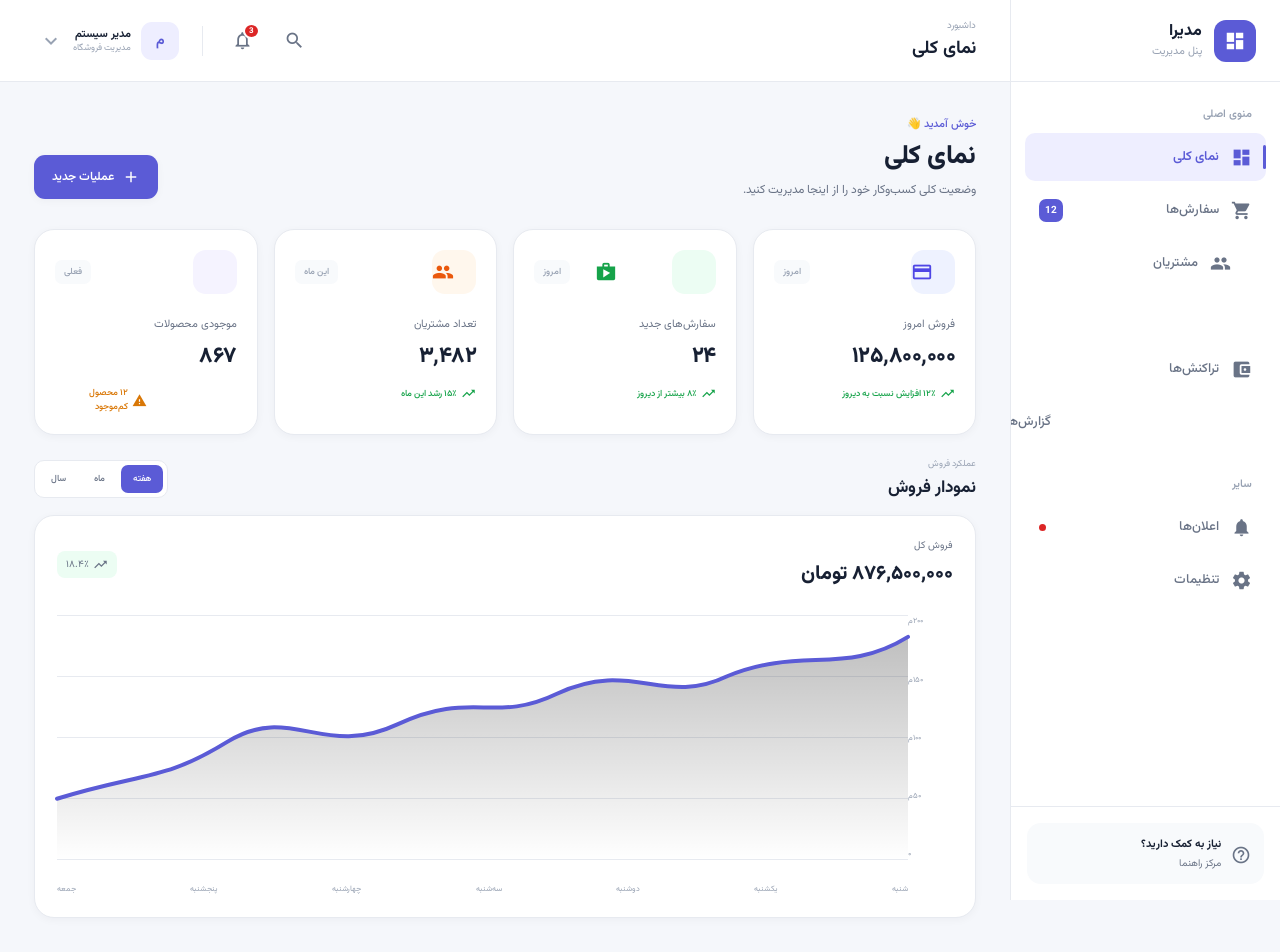
==== index.html @ 5583879c "Part2" ====
<!DOCTYPE html>
<html lang="fa" dir="rtl">
<head>
    <meta charset="UTF-8">
    <meta name="viewport" content="width=device-width, initial-scale=1.0">

    <title>Nexora</title>

    <!-- Vazirmatn -->
    <link rel="preconnect" href="https://fonts.googleapis.com">
    <link rel="preconnect" href="https://fonts.gstatic.com" crossorigin>
    <link href="https://fonts.googleapis.com/css2?family=Vazirmatn:wght@400;500;600;700;800&display=swap" rel="stylesheet">
    <link rel="stylesheet" href="/assets/css/index.css">

    <!-- Icons -->
    <link href="https://fonts.googleapis.com/icon?family=Material+Icons" rel="stylesheet">

    <!-- Main CSS -->
    <link rel="stylesheet" href="assets/css/style.css">
</head>

<body>

    <!-- =========================
         APP
    ========================== -->
    <div class="app">

        <!-- =========================
             SIDEBAR
        ========================== -->
        <aside class="sidebar" id="sidebar">

            <!-- Logo -->
            <div class="sidebar-logo">
                <div class="logo-mark">
                    <span class="material-icons">dashboard</span>
                </div>

                <div class="logo-text">
                    <strong>مدیرا</strong>
                    <span>پنل مدیریت</span>
                </div>
            </div>


            <!-- Navigation -->
            <nav class="sidebar-nav">

                <div class="nav-section">
                    <span class="nav-section-title">منوی اصلی</span>

                    <a href="#" class="nav-item active">
                        <span class="material-icons">dashboard</span>
                        <span class="nav-label">نمای کلی</span>
                    </a>

                    <a href="#" class="nav-item">
                        <span class="material-icons">shopping_cart</span>
                        <span class="nav-label">سفارش‌ها</span>
                        <span class="nav-badge">12</span>
                    </a>

                    <a href="#" class="nav-item">
                        <span class="material-icons">groups</span>
                        <span class="nav-label">مشتریان</span>
                    </a>

                    <a href="#" class="nav-item">
                        <span class="material-icons">inventory_2</span>
                        <span class="nav-label">محصولات</span>
                    </a>

                    <a href="#" class="nav-item">
                        <span class="material-icons">account_balance_wallet</span>
                        <span class="nav-label">تراکنش‌ها</span>
                    </a>

                    <a href="#" class="nav-item">
                        <span class="material-icons">bar_chart</span>
                        <span class="nav-label">گزارش‌ها</span>
                    </a>
                </div>


                <div class="nav-section">

                    <span class="nav-section-title">سایر</span>

                    <a href="#" class="nav-item">
                        <span class="material-icons">notifications</span>
                        <span class="nav-label">اعلان‌ها</span>
                        <span class="notification-dot"></span>
                    </a>

                    <a href="#" class="nav-item">
                        <span class="material-icons">settings</span>
                        <span class="nav-label">تنظیمات</span>
                    </a>

                </div>

            </nav>


            <!-- Sidebar Footer -->
            <div class="sidebar-footer">

                <div class="sidebar-help">
                    <span class="material-icons">help_outline</span>

                    <div>
                        <strong>نیاز به کمک دارید؟</strong>
                        <span>مرکز راهنما</span>
                    </div>
                </div>

            </div>

        </aside>


        <!-- =========================
             MAIN
        ========================== -->
        <main class="main">

            <!-- Header -->
            <header class="header">

                <!-- Mobile menu -->
                <button class="icon-button mobile-menu-btn" id="mobileMenuBtn">
                    <span class="material-icons">menu</span>
                </button>


                <!-- Page title -->
                <div class="header-title">

                    <span class="breadcrumb">
                        داشبورد
                    </span>

                    <h1>نمای کلی</h1>

                </div>


                <!-- Header actions -->
                <div class="header-actions">

                    <!-- Search -->
                    <button class="icon-button">
                        <span class="material-icons">search</span>
                    </button>


                    <!-- Notification -->
                    <button class="icon-button notification-button">
                        <span class="material-icons">notifications_none</span>
                        <span class="notification-count">3</span>
                    </button>


                    <!-- Divider -->
                    <div class="header-divider"></div>


                    <!-- Profile -->
                    <button class="profile-button">

                        <div class="profile-avatar">
                            م
                        </div>

                        <div class="profile-info">
                            <strong>مدیر سیستم</strong>
                            <span>مدیریت فروشگاه</span>
                        </div>

                        <span class="material-icons profile-arrow">
                            expand_more
                        </span>

                    </button>

                </div>

            </header>


            <!-- =========================
                 CONTENT
            ========================== -->
            <section class="content">

                <div class="content-header">

                    <div>
                        <span class="content-eyebrow">
                            خوش آمدید 👋
                        </span>

                        <h2>
                            نمای کلی
                        </h2>

                        <p>
                            وضعیت کلی کسب‌وکار خود را از اینجا مدیریت کنید.
                        </p>
                    </div>

                    <button class="primary-button">
                        <span class="material-icons">add</span>
                        عملیات جدید
                    </button>

                </div>


                <!-- Temporary empty dashboard -->

<!-- =========================
     DASHBOARD STATS
========================== -->

<div class="stats-grid">

    <!-- Sales -->
    <article class="stat-card">

        <div class="stat-card-top">

            <div class="stat-icon sales">
                <span class="material-icons">
                    payments
                </span>
            </div>

            <span class="stat-period">
                امروز
            </span>

        </div>

        <div class="stat-card-content">

            <span class="stat-label">
                فروش امروز
            </span>

            <strong class="stat-value" data-stat="sales">
                ۱۲۵,۸۰۰,۰۰۰
            </strong>

            <div class="stat-change positive">

                <span class="material-icons">
                    trending_up
                </span>

                <span>
                    ۱۲٪ افزایش نسبت به دیروز
                </span>

            </div>

        </div>

    </article>


    <!-- Orders -->
    <article class="stat-card">

        <div class="stat-card-top">

            <div class="stat-icon orders">
                <span class="material-icons">
                    shopping_bag
                </span>
            </div>

            <span class="stat-period">
                امروز
            </span>

        </div>

        <div class="stat-card-content">

            <span class="stat-label">
                سفارش‌های جدید
            </span>

            <strong class="stat-value" data-stat="orders">
                ۲۴
            </strong>

            <div class="stat-change positive">

                <span class="material-icons">
                    trending_up
                </span>

                <span>
                    ۸٪ بیشتر از دیروز
                </span>

            </div>

        </div>

    </article>


    <!-- Customers -->
    <article class="stat-card">

        <div class="stat-card-top">

            <div class="stat-icon customers">
                <span class="material-icons">
                    groups
                </span>
            </div>

            <span class="stat-period">
                این ماه
            </span>

        </div>

        <div class="stat-card-content">

            <span class="stat-label">
                تعداد مشتریان
            </span>

            <strong class="stat-value" data-stat="customers">
                ۳,۴۸۲
            </strong>

            <div class="stat-change positive">

                <span class="material-icons">
                    trending_up
                </span>

                <span>
                    ۱۵٪ رشد این ماه
                </span>

            </div>

        </div>

    </article>


    <!-- Inventory -->
    <article class="stat-card">

        <div class="stat-card-top">

            <div class="stat-icon inventory">
                <span class="material-icons">
                    inventory_2
                </span>
            </div>

            <span class="stat-period">
                فعلی
            </span>

        </div>

        <div class="stat-card-content">

            <span class="stat-label">
                موجودی محصولات
            </span>

            <strong class="stat-value" data-stat="inventory">
                ۸۶۷
            </strong>

            <div class="stat-change warning">

                <span class="material-icons">
                    warning_amber
                </span>

                <span>
                    ۱۲ محصول کم‌موجود
                </span>

            </div>

        </div>

    </article>

</div>


<!-- =========================
     SALES CHART
========================== -->

<section class="dashboard-section">

    <div class="section-heading">

        <div>

            <span class="section-eyebrow">
                عملکرد فروش
            </span>

            <h3>
                نمودار فروش
            </h3>

        </div>


        <div class="chart-actions">

            <button class="chart-filter active" data-period="week">
                هفته
            </button>

            <button class="chart-filter" data-period="month">
                ماه
            </button>

            <button class="chart-filter" data-period="year">
                سال
            </button>

        </div>

    </div>


    <div class="chart-card">

        <div class="chart-summary">

            <div>

                <span>
                    فروش کل
                </span>

                <strong id="totalSales">
                    ۸۷۶,۵۰۰,۰۰۰ تومان
                </strong>

            </div>

            <div class="chart-growth">

                <span class="material-icons">
                    trending_up
                </span>

                <span>
                    ۱۸.۴٪
                </span>

            </div>

        </div>


        <!-- Chart -->
        <div class="sales-chart">

            <div class="chart-y-axis">

                <span>۲۰۰م</span>
                <span>۱۵۰م</span>
                <span>۱۰۰م</span>
                <span>۵۰م</span>
                <span>۰</span>

            </div>


            <div class="chart-area">

                <div class="chart-grid-lines">
                    <span></span>
                    <span></span>
                    <span></span>
                    <span></span>
                    <span></span>
                </div>


                <svg
                    class="chart-svg"
                    viewBox="0 0 800 280"
                    preserveAspectRatio="none"
                    aria-label="نمودار فروش"
                >

                    <defs>

                        <linearGradient
                            id="chartGradient"
                            x1="0"
                            y1="0"
                            x2="0"
                            y2="1"
                        >

                            <stop
                                offset="0%"
                                stop-opacity="0.25"
                            />

                            <stop
                                offset="100%"
                                stop-opacity="0"
                            />

                        </linearGradient>

                    </defs>


                    <path
                        class="chart-fill"
                        d="M0 210
                           C80 180, 100 190, 160 145
                           C220 100, 250 165, 320 125
                           C390 85, 410 125, 470 90
                           C540 50, 570 105, 630 70
                           C700 35, 740 70, 800 25
                           L800 280
                           L0 280 Z"
                    />


                    <path
                        class="chart-line"
                        d="M0 210
                           C80 180, 100 190, 160 145
                           C220 100, 250 165, 320 125
                           C390 85, 410 125, 470 90
                           C540 50, 570 105, 630 70
                           C700 35, 740 70, 800 25"
                    />

                </svg>


                <div class="chart-x-axis">

                    <span>شنبه</span>
                    <span>یکشنبه</span>
                    <span>دوشنبه</span>
                    <span>سه‌شنبه</span>
                    <span>چهارشنبه</span>
                    <span>پنجشنبه</span>
                    <span>جمعه</span>

                </div>

            </div>

        </div>

    </div>

</section>



            </section>

        </main>

    </div>


    <!-- =========================
         MOBILE OVERLAY
    ========================== -->
    <div class="sidebar-overlay" id="sidebarOverlay"></div>


    <!-- =========================
         MOBILE NAVIGATION
    ========================== -->
    <nav class="mobile-nav">

        <a href="#" class="mobile-nav-item active">
            <span class="material-icons">dashboard</span>
            <span>خانه</span>
        </a>

        <a href="#" class="mobile-nav-item">
            <span class="material-icons">shopping_cart</span>
            <span>سفارش‌ها</span>
        </a>

        <a href="#" class="mobile-nav-item mobile-add">
            <span class="material-icons">add</span>
        </a>

        <a href="#" class="mobile-nav-item">
            <span class="material-icons">groups</span>
            <span>مشتریان</span>
        </a>

        <a href="#" class="mobile-nav-item">
            <span class="material-icons">more_horiz</span>
            <span>بیشتر</span>
        </a>

    </nav>


    <!-- JS -->
    <script src="assets/js/app.js"></script>

</body>
</html>
---- assets/css/index.css ----
/* =========================================
   ROOT
========================================= */

:root {

    --font-family: "Vazirmatn", sans-serif;

    --bg: #f5f7fb;
    --surface: #ffffff;
    --surface-soft: #f8fafc;

    --text: #172033;
    --text-secondary: #697386;
    --text-muted: #98a2b3;

    --border: #e7eaf0;

    --primary: #5b5bd6;
    --primary-dark: #4949bd;
    --primary-soft: #eeeeff;

    --success: #16a34a;
    --danger: #dc2626;
    --warning: #d97706;

    --sidebar-width: 270px;
    --header-height: 82px;

    --radius-sm: 10px;
    --radius-md: 14px;
    --radius-lg: 20px;

    --shadow-sm:
        0 2px 8px rgba(16, 24, 40, 0.04);

    --shadow-md:
        0 8px 24px rgba(16, 24, 40, 0.06);

    --transition:
        0.25s ease;
}


/* =========================================
   RESET
========================================= */

* {
    margin: 0;
    padding: 0;
    box-sizing: border-box;
}

html {
    font-size: 16px;
    scroll-behavior: smooth;
}

body {
    min-height: 100vh;

    font-family: var(--font-family);

    background: var(--bg);
    color: var(--text);

    direction: rtl;

    -webkit-font-smoothing: antialiased;
}

button,
input,
textarea,
select {
    font-family: inherit;
}

button {
    border: none;
    cursor: pointer;
}

a {
    color: inherit;
    text-decoration: none;
}


/* =========================================
   APP
========================================= */

.app {
    min-height: 100vh;
}


/* =========================================
   SIDEBAR
========================================= */

.sidebar {

    position: fixed;

    top: 0;
    right: 0;
    bottom: 0;

    width: var(--sidebar-width);

    display: flex;
    flex-direction: column;

    background: var(--surface);

    border-left: 1px solid var(--border);

    z-index: 100;

    transition:
        transform var(--transition),
        box-shadow var(--transition);
}


/* =========================================
   LOGO
========================================= */

.sidebar-logo {

    height: var(--header-height);

    display: flex;
    align-items: center;

    gap: 12px;

    padding: 0 24px;

    border-bottom: 1px solid var(--border);
}

.logo-mark {

    width: 42px;
    height: 42px;

    display: flex;
    align-items: center;
    justify-content: center;

    border-radius: 12px;

    background: var(--primary);
    color: #fff;
}

.logo-mark .material-icons {
    font-size: 22px;
}

.logo-text {

    display: flex;
    flex-direction: column;

    line-height: 1.3;
}

.logo-text strong {
    font-size: 16px;
    font-weight: 800;
}

.logo-text span {
    margin-top: 2px;

    font-size: 11px;
    color: var(--text-muted);
}


/* =========================================
   SIDEBAR NAV
========================================= */

.sidebar-nav {

    flex: 1;

    padding: 24px 14px;

    overflow-y: auto;
}

.nav-section + .nav-section {
    margin-top: 30px;
}

.nav-section-title {

    display: block;

    padding: 0 14px 10px;

    font-size: 11px;
    font-weight: 600;

    color: var(--text-muted);
}

.nav-item {

    position: relative;

    height: 48px;

    display: flex;
    align-items: center;

    gap: 12px;

    padding: 0 14px;

    margin-bottom: 5px;

    border-radius: var(--radius-sm);

    color: var(--text-secondary);

    font-size: 13px;
    font-weight: 500;

    transition:
        background var(--transition),
        color var(--transition);
}

.nav-item .material-icons {

    font-size: 21px;

    transition:
        color var(--transition),
        transform var(--transition);
}

.nav-item:hover {

    background: var(--surface-soft);

    color: var(--text);
}

.nav-item.active {

    background: var(--primary-soft);

    color: var(--primary);

    font-weight: 600;
}

.nav-item.active .material-icons {
    color: var(--primary);
}

.nav-item.active::before {

    content: "";

    position: absolute;

    right: 0;

    width: 3px;
    height: 24px;

    border-radius: 5px;

    background: var(--primary);
}

.nav-label {
    flex: 1;
}

.nav-badge {

    min-width: 23px;
    height: 23px;

    display: flex;
    align-items: center;
    justify-content: center;

    padding: 0 6px;

    border-radius: 7px;

    background: var(--primary);

    color: #fff;

    font-size: 10px;
    font-weight: 700;
}

.notification-dot {

    width: 7px;
    height: 7px;

    border-radius: 50%;

    background: var(--danger);
}


/* =========================================
   SIDEBAR FOOTER
========================================= */

.sidebar-footer {

    padding: 16px;

    border-top: 1px solid var(--border);
}

.sidebar-help {

    display: flex;
    align-items: center;

    gap: 10px;

    padding: 13px;

    border-radius: var(--radius-md);

    background: var(--surface-soft);

    color: var(--text-secondary);
}

.sidebar-help .material-icons {
    font-size: 20px;
}

.sidebar-help div {

    display: flex;
    flex-direction: column;
}

.sidebar-help strong {
    font-size: 11px;
    color: var(--text);
}

.sidebar-help span {
    margin-top: 3px;
    font-size: 10px;
}


/* =========================================
   MAIN
========================================= */

.main {

    min-height: 100vh;

    margin-right: var(--sidebar-width);

    transition: margin var(--transition);
}


/* =========================================
   HEADER
========================================= */

.header {

    height: var(--header-height);

    display: flex;
    align-items: center;

    justify-content: space-between;

    padding: 0 34px;

    background: var(--surface);

    border-bottom: 1px solid var(--border);
}


/* Header title */

.header-title {

    display: flex;
    flex-direction: column;

    gap: 2px;
}

.breadcrumb {

    font-size: 10px;

    color: var(--text-muted);
}

.header-title h1 {

    font-size: 18px;
    font-weight: 700;
}


/* Header actions */

.header-actions {

    display: flex;
    align-items: center;

    gap: 10px;
}

.icon-button {

    position: relative;

    width: 42px;
    height: 42px;

    display: flex;
    align-items: center;
    justify-content: center;

    border-radius: 11px;

    background: transparent;

    color: var(--text-secondary);

    transition:
        background var(--transition),
        color var(--transition);
}

.icon-button:hover {

    background: var(--surface-soft);

    color: var(--text);
}

.icon-button .material-icons {
    font-size: 21px;
}

.mobile-menu-btn {
    display: none;
}


/* Notification */

.notification-button {
    position: relative;
}

.notification-count {

    position: absolute;

    top: 3px;
    right: 3px;

    min-width: 16px;
    height: 16px;

    display: flex;
    align-items: center;
    justify-content: center;

    padding: 0 4px;

    border-radius: 50%;

    background: var(--danger);

    color: #fff;

    font-size: 8px;
    font-weight: 700;

    border: 2px solid var(--surface);
}

.header-divider {

    width: 1px;
    height: 30px;

    margin: 0 8px;

    background: var(--border);
}


/* Profile */

.profile-button {

    display: flex;
    align-items: center;

    gap: 10px;

    background: transparent;

    color: var(--text);

    padding: 5px;

    border-radius: 12px;
}

.profile-button:hover {
    background: var(--surface-soft);
}

.profile-avatar {

    width: 38px;
    height: 38px;

    display: flex;
    align-items: center;
    justify-content: center;

    border-radius: 11px;

    background: var(--primary-soft);

    color: var(--primary);

    font-size: 14px;
    font-weight: 700;
}

.profile-info {

    display: flex;
    flex-direction: column;

    align-items: flex-start;

    line-height: 1.4;
}

.profile-info strong {
    font-size: 11px;
}

.profile-info span {
    font-size: 9px;
    color: var(--text-muted);
}

.profile-arrow {
    font-size: 18px;
    color: var(--text-muted);
}


/* =========================================
   CONTENT
========================================= */

.content {

    padding: 34px;
}

.content-header {

    display: flex;
    align-items: flex-end;

    justify-content: space-between;

    gap: 20px;

    margin-bottom: 30px;
}

.content-eyebrow {

    display: block;

    margin-bottom: 6px;

    font-size: 11px;
    font-weight: 500;

    color: var(--primary);
}

.content-header h2 {

    font-size: 26px;
    font-weight: 800;

    line-height: 1.4;
}

.content-header p {

    margin-top: 6px;

    color: var(--text-secondary);

    font-size: 12px;
}


/* =========================================
   BUTTON
========================================= */

.primary-button {

    height: 44px;

    display: inline-flex;
    align-items: center;
    justify-content: center;

    gap: 8px;

    padding: 0 18px;

    border-radius: 11px;

    background: var(--primary);

    color: #fff;

    font-size: 12px;
    font-weight: 600;

    box-shadow: var(--shadow-sm);

    transition:
        background var(--transition),
        transform var(--transition);
}

.primary-button:hover {

    background: var(--primary-dark);

    transform: translateY(-1px);
}

.primary-button .material-icons {
    font-size: 18px;
}


/* =========================================
   PLACEHOLDER
========================================= */

.dashboard-placeholder {

    min-height: 360px;

    display: flex;
    flex-direction: column;

    align-items: center;
    justify-content: center;

    text-align: center;

    padding: 40px;

    border: 1px dashed var(--border);

    border-radius: var(--radius-lg);

    background: var(--surface);
}

.dashboard-placeholder .material-icons {

    width: 64px;
    height: 64px;

    display: flex;
    align-items: center;
    justify-content: center;

    margin-bottom: 16px;

    border-radius: 18px;

    background: var(--primary-soft);

    color: var(--primary);

    font-size: 30px;
}

.dashboard-placeholder h3 {

    font-size: 16px;

    font-weight: 700;
}

.dashboard-placeholder p {

    max-width: 430px;

    margin-top: 8px;

    color: var(--text-secondary);

    font-size: 11px;

    line-height: 2;
}


/* =========================================
   MOBILE NAV
========================================= */

.mobile-nav {
    display: none;
}

.sidebar-overlay {
    display: none;
}


/* =========================================
   RESPONSIVE
========================================= */

@media (max-width: 1000px) {

    :root {
        --sidebar-width: 235px;
    }

    .header {
        padding: 0 24px;
    }

    .content {
        padding: 28px 24px;
    }

    .profile-info,
    .profile-arrow {
        display: none;
    }

}


@media (max-width: 760px) {

    :root {
        --header-height: 70px;
    }


    /* Sidebar */

    .sidebar {

        transform: translateX(100%);

        width: 280px;

        box-shadow: none;
    }

    .sidebar.open {

        transform: translateX(0);

        box-shadow:
            -10px 0 40px rgba(0, 0, 0, 0.12);
    }


    /* Overlay */

    .sidebar-overlay {

        position: fixed;

        inset: 0;

        display: block;

        background: rgba(15, 23, 42, 0.35);

        opacity: 0;
        visibility: hidden;

        z-index: 90;

        transition:
            opacity var(--transition),
            visibility var(--transition);
    }

    .sidebar-overlay.active {

        opacity: 1;

        visibility: visible;
    }


    /* Main */

    .main {

        margin-right: 0;

        padding-bottom: 74px;
    }


    /* Header */

    .header {

        padding: 0 16px;

        gap: 12px;
    }

    .mobile-menu-btn {
        display: flex;
    }

    .header-title {
        margin-left: auto;
    }

    .header-title h1 {
        font-size: 15px;
    }

    .breadcrumb {
        display: none;
    }

    .header-actions {
        gap: 3px;
    }

    .header-divider {
        display: none;
    }

    .profile-button {
        display: none;
    }


    /* Content */

    .content {
        padding: 24px 16px;
    }

    .content-header {

        align-items: flex-start;

        flex-direction: column;

        margin-bottom: 22px;
    }

    .content-header h2 {
        font-size: 22px;
    }

    .content-header p {
        font-size: 11px;
    }

    .primary-button {
        width: 100%;
    }


    /* Placeholder */

    .dashboard-placeholder {

        min-height: 300px;

        padding: 25px 18px;
    }


    /* Mobile navigation */

    .mobile-nav {

        position: fixed;

        right: 12px;
        left: 12px;
        bottom: 12px;

        height: 62px;

        display: flex;
        align-items: center;
        justify-content: space-around;

        padding: 5px;

        border: 1px solid var(--border);

        border-radius: 18px;

        background: rgba(255, 255, 255, 0.96);

        box-shadow:
            0 8px 30px rgba(16, 24, 40, 0.12);

        z-index: 80;

        backdrop-filter: blur(14px);
    }

    .mobile-nav-item {

        width: 48px;
        height: 50px;

        display: flex;
        flex-direction: column;

        align-items: center;
        justify-content: center;

        gap: 2px;

        border-radius: 13px;

        color: var(--text-muted);

        font-size: 8px;

        transition:
            background var(--transition),
            color var(--transition);
    }

    .mobile-nav-item .material-icons {
        font-size: 20px;
    }

    .mobile-nav-item.active {

        color: var(--primary);

        background: var(--primary-soft);
    }

    .mobile-nav-item.mobile-add {

        width: 44px;
        height: 44px;

        margin-top: -24px;

        border-radius: 14px;

        background: var(--primary);

        color: #fff;

        box-shadow:
            0 6px 16px rgba(91, 91, 214, 0.28);
    }

    .mobile-nav-item.mobile-add .material-icons {
        font-size: 22px;
    }

}


@media (max-width: 400px) {

    .header-actions .icon-button {
        width: 38px;
        height: 38px;
    }

    .content {
        padding: 20px 14px;
    }

    .content-header h2 {
        font-size: 20px;
    }

}

/* =========================================
   DASHBOARD STATS
========================================= */

.stats-grid {

    display: grid;

    grid-template-columns:
        repeat(4, minmax(0, 1fr));

    gap: 16px;

    margin-bottom: 22px;
}


.stat-card {

    padding: 20px;

    border: 1px solid var(--border);

    border-radius: var(--radius-lg);

    background: var(--surface);

    box-shadow: var(--shadow-sm);

    transition:
        transform var(--transition),
        box-shadow var(--transition),
        border-color var(--transition);
}

.stat-card:hover {

    transform: translateY(-2px);

    box-shadow: var(--shadow-md);

    border-color: rgba(91, 91, 214, 0.2);
}


.stat-card-top {

    display: flex;

    align-items: center;

    justify-content: space-between;

    margin-bottom: 22px;
}


.stat-icon {

    width: 44px;
    height: 44px;

    display: flex;

    align-items: center;
    justify-content: center;

    border-radius: 13px;

    background: var(--primary-soft);

    color: var(--primary);
}

.stat-icon .material-icons {
    font-size: 22px;
}


.stat-icon.sales {
    background: #eef2ff;
    color: #4f46e5;
}

.stat-icon.orders {
    background: #ecfdf3;
    color: #16a34a;
}

.stat-icon.customers {
    background: #fff7ed;
    color: #ea580c;
}

.stat-icon.inventory {
    background: #f5f3ff;
    color: #7c3aed;
}


.stat-period {

    padding: 5px 9px;

    border-radius: 7px;

    background: var(--surface-soft);

    color: var(--text-muted);

    font-size: 9px;

    font-weight: 500;
}


.stat-card-content {

    display: flex;

    flex-direction: column;
}


.stat-label {

    color: var(--text-secondary);

    font-size: 11px;
}


.stat-value {

    margin-top: 6px;

    color: var(--text);

    font-size: 22px;

    font-weight: 800;

    letter-spacing: -0.5px;
}


.stat-change {

    display: flex;

    align-items: center;

    gap: 4px;

    margin-top: 12px;

    font-size: 9px;

    font-weight: 500;
}

.stat-change .material-icons {
    font-size: 15px;
}

.stat-change.positive {
    color: var(--success);
}

.stat-change.warning {
    color: var(--warning);
}


/* =========================================
   DASHBOARD SECTION
========================================= */

.dashboard-section {

    margin-top: 22px;
}


.section-heading {

    display: flex;

    align-items: center;

    justify-content: space-between;

    gap: 20px;

    margin-bottom: 14px;
}


.section-eyebrow {

    display: block;

    margin-bottom: 4px;

    color: var(--text-muted);

    font-size: 9px;
}


.section-heading h3 {

    font-size: 17px;

    font-weight: 700;
}


/* =========================================
   CHART FILTER
========================================= */

.chart-actions {

    display: flex;

    align-items: center;

    gap: 4px;

    padding: 4px;

    border: 1px solid var(--border);

    border-radius: 10px;

    background: var(--surface);
}


.chart-filter {

    padding: 7px 12px;

    border-radius: 7px;

    background: transparent;

    color: var(--text-secondary);

    font-size: 9px;

    font-weight: 500;

    transition:
        background var(--transition),
        color var(--transition);
}


.chart-filter:hover {

    color: var(--text);
}


.chart-filter.active {

    background: var(--primary);

    color: #fff;
}


/* =========================================
   CHART CARD
========================================= */

.chart-card {

    padding: 22px;

    border: 1px solid var(--border);

    border-radius: var(--radius-lg);

    background: var(--surface);

    box-shadow: var(--shadow-sm);
}


.chart-summary {

    display: flex;

    align-items: center;

    justify-content: space-between;

    margin-bottom: 25px;
}


.chart-summary > div:first-child {

    display: flex;

    flex-direction: column;

    gap: 5px;
}


.chart-summary span {

    color: var(--text-secondary);

    font-size: 10px;
}


.chart-summary strong {

    color: var(--text);

    font-size: 20px;

    font-weight: 800;
}


.chart-growth {

    display: flex;

    align-items: center;

    gap: 4px;

    padding: 6px 9px;

    border-radius: 8px;

    background: #ecfdf3;

    color: var(--success);
}


.chart-growth .material-icons {
    font-size: 15px;
}


/* =========================================
   SALES CHART
========================================= */

.sales-chart {

    display: flex;

    min-height: 280px;
}


.chart-y-axis {

    width: 45px;

    display: flex;

    flex-direction: column;

    justify-content: space-between;

    padding-bottom: 35px;

    color: var(--text-muted);

    font-size: 8px;

    text-align: left;
}


.chart-area {

    position: relative;

    flex: 1;

    min-width: 0;
}


.chart-grid-lines {

    position: absolute;

    inset: 0 0 35px;

    display: flex;

    flex-direction: column;

    justify-content: space-between;
}


.chart-grid-lines span {

    display: block;

    width: 100%;

    height: 1px;

    background: var(--border);
}


.chart-svg {

    position: absolute;

    top: 0;
    left: 0;

    width: 100%;

    height: calc(100% - 35px);

    overflow: visible;
}


.chart-line {

    fill: none;

    stroke: var(--primary);

    stroke-width: 4;

    vector-effect: non-scaling-stroke;

    stroke-linecap: round;

    stroke-linejoin: round;
}


.chart-fill {

    fill: url(#chartGradient);
}


.chart-x-axis {

    position: absolute;

    left: 0;
    right: 0;
    bottom: 0;

    height: 28px;

    display: flex;

    align-items: flex-end;

    justify-content: space-between;

    color: var(--text-muted);

    font-size: 8px;
}


/* =========================================
   DASHBOARD RESPONSIVE
========================================= */

@media (max-width: 1100px) {

    .stats-grid {

        grid-template-columns:
            repeat(2, minmax(0, 1fr));
    }

}


@media (max-width: 760px) {

    .stats-grid {

        grid-template-columns:
            repeat(2, minmax(0, 1fr));

        gap: 10px;
    }


    .stat-card {

        padding: 15px;
    }


    .stat-card-top {

        margin-bottom: 16px;
    }


    .stat-icon {

        width: 38px;
        height: 38px;

        border-radius: 11px;
    }


    .stat-icon .material-icons {
        font-size: 19px;
    }


    .stat-value {
        font-size: 18px;
    }


    .stat-change {

        font-size: 8px;

        line-height: 1.6;
    }


    .stat-period {
        font-size: 8px;
    }


    .section-heading {

        align-items: flex-start;

        flex-direction: column;
    }


    .chart-actions {

        width: 100%;

        justify-content: center;
    }


    .chart-filter {

        flex: 1;
    }


    .chart-card {

        padding: 15px;
    }


    .chart-summary strong {

        font-size: 16px;
    }


    .sales-chart {

        min-height: 230px;
    }


    .chart-y-axis {

        width: 34px;
    }


    .chart-x-axis {

        font-size: 7px;
    }

}


@media (max-width: 400px) {

    .stat-card {

        padding: 13px;
    }


    .stat-value {

        font-size: 16px;
    }


    .stat-change {

        font-size: 7px;
    }


    .chart-x-axis span:nth-child(even) {

        display: none;
    }

}
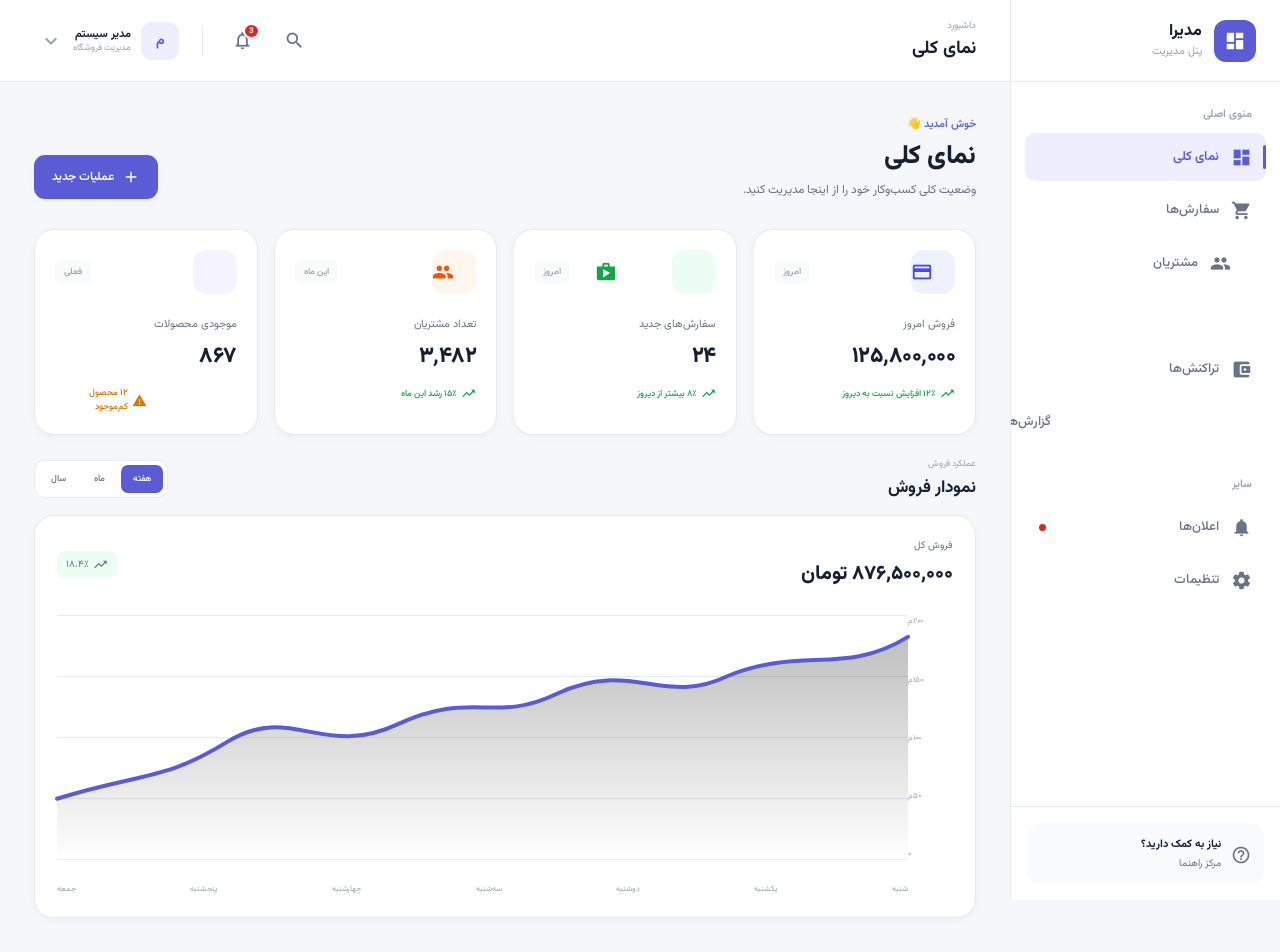
==== commit 292a570e: "Part3" ====
--- a/index.html
+++ b/index.html
@@ -51,16 +51,15 @@
                 <div class="nav-section">
                     <span class="nav-section-title">منوی اصلی</span>
 
-                    <a href="#" class="nav-item active">
+                    <a href="index.html" class="nav-item active">
                         <span class="material-icons">dashboard</span>
                         <span class="nav-label">نمای کلی</span>
                     </a>
 
-                    <a href="#" class="nav-item">
-                        <span class="material-icons">shopping_cart</span>
-                        <span class="nav-label">سفارش‌ها</span>
-                        <span class="nav-badge">12</span>
-                    </a>
+                     <a href="orders.html" class="nav-item">
+                         <span class="material-icons">shopping_cart</span>
+                         <span>سفارش‌ها</span>
+                     </a>
 
                     <a href="#" class="nav-item">
                         <span class="material-icons">groups</span>
@@ -604,7 +603,7 @@
             <span>خانه</span>
         </a>
 
-        <a href="#" class="mobile-nav-item">
+        <a href="orders.html" class="mobile-nav-item">
             <span class="material-icons">shopping_cart</span>
             <span>سفارش‌ها</span>
         </a>
--- a/assets/css/index.css
+++ b/assets/css/index.css
@@ -1673,4 +1673,40 @@
 }
 
 
-
+/* =========================================
+   FIX SIDEBAR + MAIN CONTENT
+========================================= */
+
+.app-shell {
+    margin-right: 280px;
+    width: auto;
+    min-width: 0;
+}
+
+.main-content {
+    width: 100%;
+    min-width: 0;
+    box-sizing: border-box;
+}
+
+/* جلوگیری از بیرون زدن محتوای صفحه */
+body {
+    overflow-x: hidden;
+}
+
+
+/* =========================================
+   MOBILE
+========================================= */
+
+@media (max-width: 760px) {
+
+    .app-shell {
+        margin-right: 0;
+        width: 100%;
+    }
+
+}
+
+
+
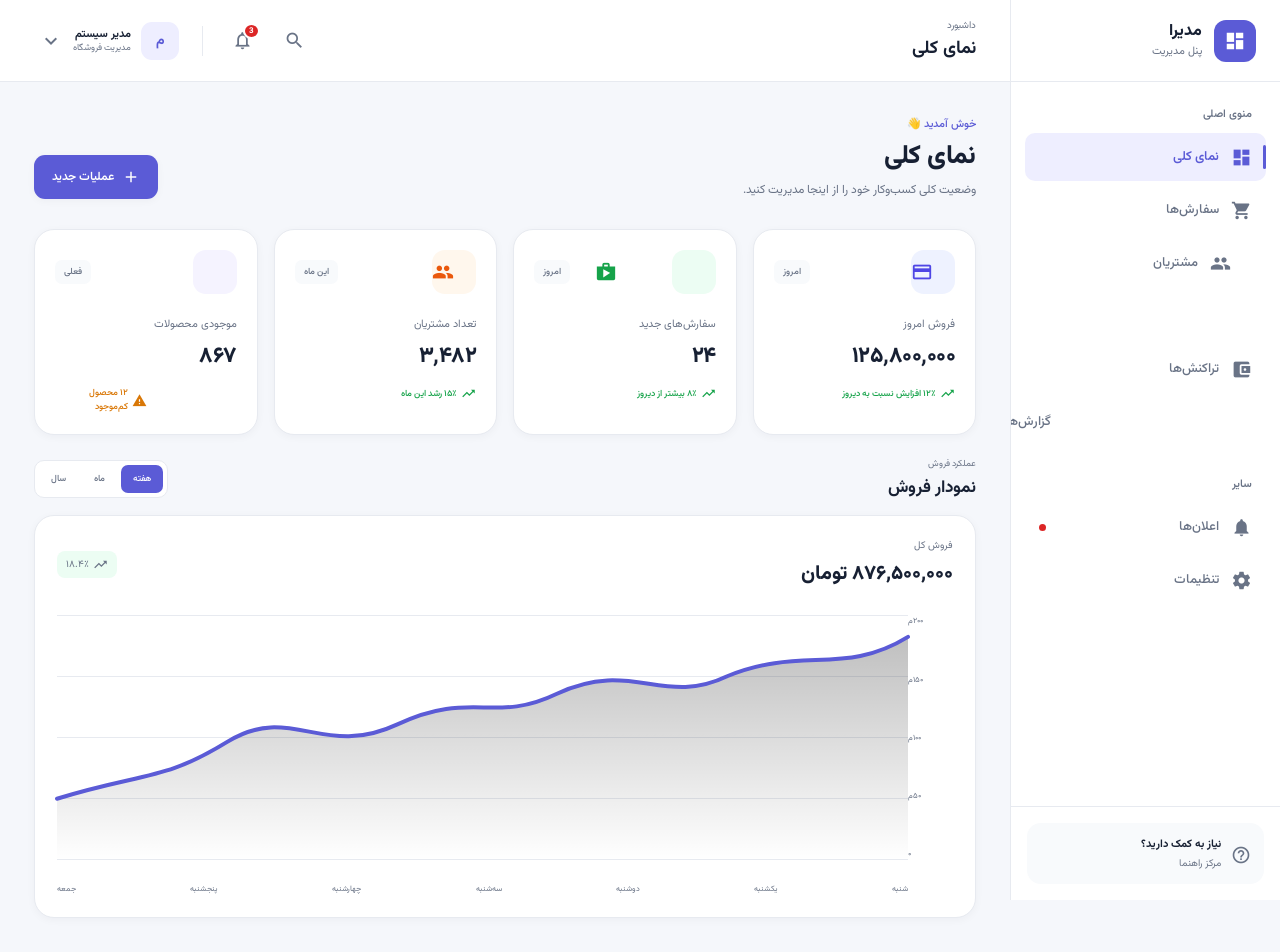
==== commit f2d095b7: "Part13" ====
--- a/index.html
+++ b/index.html
@@ -11,13 +11,11 @@
     <link rel="preconnect" href="https://fonts.googleapis.com">
     <link rel="preconnect" href="https://fonts.gstatic.com" crossorigin>
     <link href="https://fonts.googleapis.com/css2?family=Vazirmatn:wght@400;500;600;700;800&display=swap" rel="stylesheet">
-    <link rel="stylesheet" href="/assets/css/index.css">
+    <link rel="stylesheet" href="assets/css/index.css">
 
     <!-- Icons -->
     <link href="https://fonts.googleapis.com/icon?family=Material+Icons" rel="stylesheet">
 
-    <!-- Main CSS -->
-    <link rel="stylesheet" href="assets/css/style.css">
 </head>
 
 <body>
@@ -56,27 +54,27 @@
                         <span class="nav-label">نمای کلی</span>
                     </a>
 
-                     <a href="orders.html" class="nav-item">
+                     <a href="pages/orders.html" class="nav-item">
                          <span class="material-icons">shopping_cart</span>
                          <span>سفارش‌ها</span>
                      </a>
 
-                    <a href="#" class="nav-item">
+                    <a href="pages/customers.html" class="nav-item">
                         <span class="material-icons">groups</span>
                         <span class="nav-label">مشتریان</span>
                     </a>
 
-                    <a href="#" class="nav-item">
+                    <a href="pages/products.html" class="nav-item">
                         <span class="material-icons">inventory_2</span>
                         <span class="nav-label">محصولات</span>
                     </a>
 
-                    <a href="#" class="nav-item">
+                    <a href="pages/transactions.html" class="nav-item">
                         <span class="material-icons">account_balance_wallet</span>
                         <span class="nav-label">تراکنش‌ها</span>
                     </a>
 
-                    <a href="#" class="nav-item">
+                    <a href="pages/reports.html" class="nav-item">
                         <span class="material-icons">bar_chart</span>
                         <span class="nav-label">گزارش‌ها</span>
                     </a>
@@ -87,13 +85,13 @@
 
                     <span class="nav-section-title">سایر</span>
 
-                    <a href="#" class="nav-item">
+                    <a href="pages/notifications.html" class="nav-item">
                         <span class="material-icons">notifications</span>
                         <span class="nav-label">اعلان‌ها</span>
                         <span class="notification-dot"></span>
                     </a>
 
-                    <a href="#" class="nav-item">
+                    <a href="pages/settings.html" class="nav-item">
                         <span class="material-icons">settings</span>
                         <span class="nav-label">تنظیمات</span>
                     </a>
@@ -596,33 +594,34 @@
     <!-- =========================
          MOBILE NAVIGATION
     ========================== -->
-    <nav class="mobile-nav">
-
-        <a href="#" class="mobile-nav-item active">
-            <span class="material-icons">dashboard</span>
-            <span>خانه</span>
-        </a>
-
-        <a href="orders.html" class="mobile-nav-item">
-            <span class="material-icons">shopping_cart</span>
-            <span>سفارش‌ها</span>
-        </a>
-
-        <a href="#" class="mobile-nav-item mobile-add">
-            <span class="material-icons">add</span>
-        </a>
-
-        <a href="#" class="mobile-nav-item">
-            <span class="material-icons">groups</span>
-            <span>مشتریان</span>
-        </a>
-
-        <a href="#" class="mobile-nav-item">
-            <span class="material-icons">more_horiz</span>
-            <span>بیشتر</span>
-        </a>
-
-    </nav>
+    
+     <nav class="mobile-nav">
+     
+         <a href="index.html" class="mobile-nav-item active">
+             <span class="material-icons">dashboard</span>
+             <span>خانه</span>
+         </a>
+     
+         <a href="pages/orders.html" class="mobile-nav-item">
+             <span class="material-icons">shopping_cart</span>
+             <span>سفارش‌ها</span>
+         </a>
+     
+         <a href="pages/products.html" class="mobile-nav-item mobile-add">
+             <span class="material-icons">add</span>
+         </a>
+     
+         <a href="pages/customers.html" class="mobile-nav-item">
+             <span class="material-icons">groups</span>
+             <span>مشتریان</span>
+         </a>
+     
+         <a href="pages/notifications.html" class="mobile-nav-item">
+             <span class="material-icons">notifications</span>
+             <span>اعلان‌ها</span>
+         </a>
+     
+     </nav>
 
 
     <!-- JS -->
--- a/assets/css/index.css
+++ b/assets/css/index.css
@@ -772,6 +772,16 @@
         --sidebar-width: 235px;
     }
 
+    .main-content {
+    width: calc(100% - var(--sidebar-width));
+    margin-right: var(--sidebar-width);
+}
+
+.app-shell .main-content {
+    width: 100%;
+    margin-right: 0;
+}
+
     .header {
         padding: 0 24px;
     }
@@ -853,6 +863,16 @@
 
         padding-bottom: 74px;
     }
+
+    .main-content {
+    width: 100%;
+    margin-right: 0;
+}
+
+.app-shell .main-content {
+    width: 100%;
+    margin-right: 0;
+}
 
 
     /* Header */
@@ -1673,27 +1693,624 @@
 }
 
 
-/* =========================================
-   FIX SIDEBAR + MAIN CONTENT
-========================================= */
-
-.app-shell {
-    margin-right: 280px;
+
+/* =========================================
+   GLOBAL PAGE LAYOUT FIX
+   Nexora - Sidebar / Content System
+========================================= */
+
+/*
+   تمام صفحات داشبورد باید در دسکتاپ
+   فضای سایدبار را در نظر بگیرند.
+*/
+
+.main {
     width: auto;
     min-width: 0;
-}
+    margin-right: var(--sidebar-width);
+    box-sizing: border-box;
+}
+
+
+/*
+   صفحات مستقیمی که main-content دارند
+   مثل:
+   Customers
+   Notifications
+   Settings
+   Reports
+*/
 
 .main-content {
+    width: auto;
+    min-width: 0;
+    margin-right: var(--sidebar-width);
+    box-sizing: border-box;
+}
+
+
+/*
+   صفحات Orders / Transactions
+   که داخل app-shell قرار دارند.
+*/
+
+.app-shell {
+    width: auto;
+    min-width: 0;
+    margin-right: var(--sidebar-width);
+    box-sizing: border-box;
+}
+
+
+/*
+   main-content داخل app-shell
+   نباید دوباره فضای سایدبار بگیرد.
+*/
+
+.app-shell .main-content {
+    width: 100%;
+    min-width: 0;
+    margin-right: 0;
+    box-sizing: border-box;
+}
+
+
+/*
+   صفحه Products
+   که از main-wrapper استفاده می‌کند.
+*/
+
+.main-wrapper {
+    width: auto;
+    min-width: 0;
+    margin-right: var(--sidebar-width);
+    box-sizing: border-box;
+}
+
+
+/*
+   محتوای داخلی Products / Transactions
+*/
+
+.main-wrapper .page-content,
+.app-shell .page-content {
     width: 100%;
     min-width: 0;
     box-sizing: border-box;
 }
 
-/* جلوگیری از بیرون زدن محتوای صفحه */
+
+/*
+   جلوگیری از بزرگ شدن عناصر داخلی
+   و بیرون زدن آنها از محدوده صفحه
+*/
+
+.main-content,
+.main-wrapper,
+.app-shell,
+.page-content,
+.content {
+    max-width: 100%;
+}
+
+
+/*
+   جدول‌ها باید داخل wrapper خودشان
+   اسکرول افقی داشته باشند.
+*/
+
+.orders-table-wrapper,
+.products-table-wrapper,
+.transactions-table-wrapper,
+.customers-table-wrapper,
+.report-table-wrapper {
+    width: 100%;
+    max-width: 100%;
+    min-width: 0;
+    overflow-x: auto;
+    overflow-y: hidden;
+    box-sizing: border-box;
+}
+
+
+/*
+   جلوگیری از کوچک شدن اجباری جدول
+   در صفحات دسکتاپ و موبایل.
+*/
+
+.orders-table,
+.products-table,
+.transactions-table,
+.customers-table,
+.report-table {
+    max-width: none;
+}
+
+
+/* =========================================
+   TABLET
+========================================= */
+
+@media (max-width: 1000px) {
+
+    :root {
+        --sidebar-width: 235px;
+    }
+
+    .main {
+        margin-right: var(--sidebar-width);
+    }
+
+    .main-content {
+        margin-right: var(--sidebar-width);
+    }
+
+    .app-shell {
+        margin-right: var(--sidebar-width);
+    }
+
+    .main-wrapper {
+        margin-right: var(--sidebar-width);
+    }
+
+}
+
+
+/* =========================================
+   MOBILE
+========================================= */
+
+@media (max-width: 760px) {
+
+    /*
+       سایدبار در موبایل از صفحه خارج می‌شود.
+       بنابراین هیچ فضای خالی برای آن باقی نمی‌ماند.
+    */
+
+    .main,
+    .main-content,
+    .app-shell,
+    .main-wrapper {
+        width: 100%;
+        max-width: 100%;
+        min-width: 0;
+
+        margin-right: 0;
+    }
+
+
+    /*
+       محتوای صفحات هم باید کل عرض موبایل را بگیرد.
+    */
+
+    .app-shell .main-content,
+    .main-wrapper .page-content,
+    .app-shell .page-content {
+        width: 100%;
+        max-width: 100%;
+        min-width: 0;
+
+        margin-right: 0;
+    }
+
+
+    /*
+       جلوگیری از ایجاد عرض اضافه توسط محتوا
+    */
+
+    .content,
+    .page-content,
+    .customers-page,
+    .notifications-page,
+    .reports-page,
+    .settings-page {
+        max-width: 100%;
+        min-width: 0;
+        box-sizing: border-box;
+    }
+
+
+    /*
+       جدول‌ها روی موبایل داخل محدوده خودشان
+       اسکرول افقی می‌خورند.
+    */
+
+    .orders-table-wrapper,
+    .products-table-wrapper,
+    .transactions-table-wrapper,
+    .customers-table-wrapper,
+    .report-table-wrapper {
+        width: 100%;
+        max-width: 100%;
+        min-width: 0;
+
+        overflow-x: auto;
+        overflow-y: hidden;
+
+        -webkit-overflow-scrolling: touch;
+    }
+
+}
+
+
+/* =========================================
+   SMALL MOBILE
+========================================= */
+
+@media (max-width: 480px) {
+
+    .main,
+    .main-content,
+    .app-shell,
+    .main-wrapper {
+        width: 100%;
+        margin-right: 0;
+    }
+
+}
+
+/* =========================================
+   THEME SYSTEM
+========================================= */
+
+:root {
+
+    --card-bg: var(--surface);
+    --border-color: var(--border);
+    --text-color: var(--text);
+    --text-muted: var(--text-secondary);
+    --surface-bg: var(--surface-soft);
+    --accent-color: var(--primary);
+
+}
+
+
+/* =========================================
+   DARK THEME
+========================================= */
+
+body[data-theme="dark"] {
+
+    --bg: #111318;
+
+    --surface: #181b22;
+
+    --surface-soft: #20242d;
+
+    --text: #f1f3f5;
+
+    --text-secondary: #aab1bf;
+
+    --text-muted: #7f8796;
+
+    --border: #2a2f39;
+
+    --primary-soft: rgba(91, 91, 214, 0.16);
+
+    --card-bg: var(--surface);
+
+    --border-color: var(--border);
+
+    --text-color: var(--text);
+
+    --text-muted: var(--text-secondary);
+
+    --surface-bg: var(--surface-soft);
+
+    color-scheme: dark;
+
+}
+
+
+/* =========================================
+   GLOBAL THEME ELEMENTS
+========================================= */
+
+body[data-theme="dark"] {
+
+    background: var(--bg);
+    color: var(--text);
+
+}
+
+
+/* Inputs */
+
+body[data-theme="dark"] input,
+body[data-theme="dark"] textarea,
+body[data-theme="dark"] select {
+
+    background: var(--surface);
+
+    color: var(--text);
+
+}
+
+
+/* Tables */
+
+body[data-theme="dark"] table {
+
+    color: var(--text);
+
+}
+
+
+/* Common white surfaces */
+
+body[data-theme="dark"] .settings-section,
+body[data-theme="dark"] .settings-menu,
+body[data-theme="dark"] .transactions-section,
+body[data-theme="dark"] .transaction-stat-card,
+body[data-theme="dark"] .chart-card,
+body[data-theme="dark"] .chart-actions,
+body[data-theme="dark"] .stat-card,
+body[data-theme="dark"] .dashboard-placeholder {
+
+    background: var(--surface);
+
+    border-color: var(--border);
+
+}
+
+
+/* Sidebar */
+
+body[data-theme="dark"] .sidebar {
+
+    background: var(--surface);
+
+    border-color: var(--border);
+
+}
+
+
+/* Header */
+
+body[data-theme="dark"] .header {
+
+    background: var(--surface);
+
+    border-color: var(--border);
+
+}
+
+
+/* Mobile Navigation */
+
+body[data-theme="dark"] .mobile-nav {
+
+    background: rgba(24, 27, 34, 0.96);
+
+    border-color: var(--border);
+
+}
+
+
+/* Hover */
+
+body[data-theme="dark"] .nav-item:hover,
+body[data-theme="dark"] .icon-button:hover {
+
+    background: var(--surface-soft);
+
+}
+
+
+/* =========================================
+   ACCENT COLORS
+========================================= */
+
+body[data-accent="blue"] {
+
+    --primary: #5b5bd6;
+    --primary-dark: #4949bd;
+    --primary-soft: #eeeeff;
+    --accent-color: #5b5bd6;
+
+}
+
+
+body[data-accent="purple"] {
+
+    --primary: #7c3aed;
+    --primary-dark: #6d28d9;
+    --primary-soft: #f0eaff;
+    --accent-color: #7c3aed;
+
+}
+
+
+body[data-accent="green"] {
+
+    --primary: #16a34a;
+    --primary-dark: #15803d;
+    --primary-soft: #eaf8ef;
+    --accent-color: #16a34a;
+
+}
+
+
+body[data-accent="orange"] {
+
+    --primary: #ea580c;
+    --primary-dark: #c2410c;
+    --primary-soft: #fff0e8;
+    --accent-color: #ea580c;
+
+}
+
+
+body[data-accent="red"] {
+
+    --primary: #dc2626;
+    --primary-dark: #b91c1c;
+    --primary-soft: #feecec;
+    --accent-color: #dc2626;
+
+}
+
+
+/* Dark accent soft colors */
+
+body[data-theme="dark"][data-accent="blue"] {
+    --primary-soft: rgba(91, 91, 214, 0.16);
+}
+
+body[data-theme="dark"][data-accent="purple"] {
+    --primary-soft: rgba(124, 58, 237, 0.16);
+}
+
+body[data-theme="dark"][data-accent="green"] {
+    --primary-soft: rgba(22, 163, 74, 0.16);
+}
+
+body[data-theme="dark"][data-accent="orange"] {
+    --primary-soft: rgba(234, 88, 12, 0.16);
+}
+
+body[data-theme="dark"][data-accent="red"] {
+    --primary-soft: rgba(220, 38, 38, 0.16);
+}
+
+
+/* =========================================
+   SMOOTH THEME TRANSITION
+========================================= */
+
+body,
+.sidebar,
+.header,
+.mobile-nav,
+.settings-section,
+.settings-menu,
+.stat-card,
+.chart-card,
+.transactions-section,
+.transaction-stat-card {
+
+    transition:
+        background-color 0.25s ease,
+        color 0.25s ease,
+        border-color 0.25s ease;
+
+}
+
+/* =========================================
+   DAY 14
+   FINAL RESPONSIVE SYSTEM
+========================================= */
+
+
+/* =========================================
+   RESPONSIVE SAFETY
+========================================= */
+
+html {
+    max-width: 100%;
+    overflow-x: hidden;
+}
+
 body {
+    max-width: 100%;
     overflow-x: hidden;
 }
 
+img,
+svg,
+video {
+    max-width: 100%;
+}
+
+button,
+input,
+select,
+textarea {
+    max-width: 100%;
+}
+
+
+/* =========================================
+   TABLET
+========================================= */
+
+@media (max-width: 1100px) {
+
+    .main,
+    .main-content,
+    .main-wrapper,
+    .page-content {
+        width: calc(100% - var(--sidebar-width));
+        min-width: 0;
+    }
+
+
+    .stats-grid {
+        gap: 14px;
+    }
+
+
+    .stat-card {
+        min-width: 0;
+    }
+
+
+    .header-title,
+    .content-header,
+    .page-intro {
+        min-width: 0;
+    }
+
+
+    .header-title h1,
+    .content-header h1,
+    .page-intro h1 {
+        overflow-wrap: anywhere;
+    }
+
+}
+
+
+/* =========================================
+   TABLET / SMALL LAPTOP
+========================================= */
+
+@media (max-width: 900px) {
+
+    .stats-grid {
+        grid-template-columns:
+            repeat(2, minmax(0, 1fr));
+    }
+
+
+    .header-actions {
+        gap: 8px;
+    }
+
+
+    .header-title h1 {
+        font-size: 23px;
+    }
+
+
+    .content {
+        min-width: 0;
+    }
+
+
+    .chart-card {
+        min-width: 0;
+        overflow: hidden;
+    }
+
+
+    .chart-area {
+        max-width: 100%;
+        overflow-x: auto;
+    }
+
+}
+
 
 /* =========================================
    MOBILE
@@ -1701,12 +2318,476 @@
 
 @media (max-width: 760px) {
 
-    .app-shell {
+    html,
+    body {
+        width: 100%;
+        min-width: 0;
+    }
+
+
+    .main,
+    .main-content,
+    .main-wrapper,
+    .page-content,
+    .content {
+        width: 100%;
+        max-width: 100%;
+        min-width: 0;
+
         margin-right: 0;
+    }
+
+
+    .header,
+    .top-header {
         width: 100%;
-    }
-
-}
-
-
-
+        min-width: 0;
+    }
+
+
+    .header-title {
+        min-width: 0;
+        flex: 1;
+    }
+
+
+    .header-title h1 {
+        font-size: 20px;
+        white-space: nowrap;
+        overflow: hidden;
+        text-overflow: ellipsis;
+    }
+
+
+    .header-actions {
+        flex-shrink: 0;
+    }
+
+
+    .header-actions .icon-button,
+    .header-icon-btn {
+        flex-shrink: 0;
+    }
+
+
+    /* ==============================
+       STATS
+    ============================== */
+
+    .stats-grid {
+        grid-template-columns:
+            repeat(2, minmax(0, 1fr));
+
+        gap: 12px;
+    }
+
+
+    .stat-card {
+        min-width: 0;
+        padding: 15px;
+    }
+
+
+    .stat-value {
+        font-size: 22px;
+    }
+
+
+    /* ==============================
+       CHART
+    ============================== */
+
+    .chart-card {
+        width: 100%;
+        min-width: 0;
+    }
+
+
+    .chart-header {
+        gap: 10px;
+        flex-wrap: wrap;
+    }
+
+
+    .chart-actions {
+        max-width: 100%;
+    }
+
+
+    /* ==============================
+       BUTTONS
+    ============================== */
+
+    .primary-button,
+    .primary-btn,
+    .secondary-btn,
+    .reset-btn {
+        min-height: 42px;
+    }
+
+
+    /* ==============================
+       TABLE SAFETY
+    ============================== */
+
+    .orders-table-wrapper,
+    .customers-table-wrapper,
+    .products-table-wrapper,
+    .transactions-table-wrapper,
+    .report-table-wrapper {
+
+        width: 100%;
+        max-width: 100%;
+        min-width: 0;
+
+        overflow-x: auto;
+        overflow-y: hidden;
+
+        -webkit-overflow-scrolling: touch;
+    }
+
+
+    .orders-table,
+    .customers-table,
+    .products-table,
+    .transactions-table,
+    .report-table {
+
+        min-width: 650px;
+    }
+
+
+    /* ==============================
+       MOBILE NAV
+    ============================== */
+
+    .mobile-nav {
+        width: 100%;
+        max-width: 100%;
+    }
+
+}
+
+
+/* =========================================
+   SMALL MOBILE
+========================================= */
+
+@media (max-width: 500px) {
+
+    .stats-grid {
+        grid-template-columns: 1fr;
+    }
+
+
+    .header {
+        padding-left: 12px;
+        padding-right: 12px;
+    }
+
+
+    .top-header {
+        padding-left: 12px;
+        padding-right: 12px;
+    }
+
+
+    .header-title h1 {
+        font-size: 18px;
+    }
+
+
+    .header-title p {
+        display: none;
+    }
+
+
+    .content-header,
+    .page-intro {
+        gap: 12px;
+    }
+
+
+    .content-header h1,
+    .page-intro h1 {
+        font-size: 24px;
+        line-height: 1.5;
+    }
+
+
+    .stat-card {
+        padding: 14px;
+    }
+
+
+    .stat-value {
+        font-size: 21px;
+    }
+
+
+    .stat-icon {
+        width: 40px;
+        height: 40px;
+    }
+
+
+    .chart-card {
+        border-radius: 14px;
+    }
+
+
+    .chart-header {
+        align-items: flex-start;
+        flex-direction: column;
+    }
+
+
+    .chart-actions {
+        width: 100%;
+    }
+
+
+    .chart-filter {
+        width: 100%;
+    }
+
+
+    .primary-button,
+    .primary-btn,
+    .secondary-btn,
+    .reset-btn {
+        width: 100%;
+    }
+
+
+    .orders-table,
+    .customers-table,
+    .products-table,
+    .transactions-table,
+    .report-table {
+
+        min-width: 600px;
+    }
+
+}
+
+
+/* =========================================
+   VERY SMALL MOBILE
+========================================= */
+
+@media (max-width: 380px) {
+
+    .header-actions {
+        gap: 5px;
+    }
+
+
+    .header-actions .icon-button,
+    .header-icon-btn {
+        width: 36px;
+        height: 36px;
+    }
+
+
+    .mobile-nav {
+        padding-left: 4px;
+        padding-right: 4px;
+    }
+
+
+    .mobile-nav-item,
+    .nav-item {
+        min-width: 0;
+    }
+
+
+    .content-header h1,
+    .page-intro h1 {
+        font-size: 22px;
+    }
+
+
+    .stat-card {
+        padding: 13px;
+    }
+
+}
+
+@media (max-width: 760px) {
+
+    .main,
+    .main-content,
+    .main-wrapper,
+    .page-content,
+    .content {
+        padding-bottom: 90px;
+    }
+
+}
+
+/* =========================================
+   GLOBAL APPEARANCE SETTINGS
+========================================= */
+
+
+/* =========================================
+   FONT SIZE
+========================================= */
+
+body[data-font-size="small"] {
+    font-size: 13px;
+}
+
+body[data-font-size="normal"] {
+    font-size: 14px;
+}
+
+body[data-font-size="large"] {
+    font-size: 16px;
+}
+
+
+/* =========================================
+   DENSITY
+========================================= */
+
+body[data-density="comfortable"] .stat-card,
+body[data-density="comfortable"] .settings-card,
+body[data-density="comfortable"] .transaction-stat-card {
+    padding: 24px;
+}
+
+body[data-density="normal"] .stat-card,
+body[data-density="normal"] .settings-card,
+body[data-density="normal"] .transaction-stat-card {
+    padding: 20px;
+}
+
+body[data-density="compact"] .stat-card,
+body[data-density="compact"] .settings-card,
+body[data-density="compact"] .transaction-stat-card {
+    padding: 15px;
+}
+
+
+/* =========================================
+   BORDER RADIUS
+========================================= */
+
+body[data-radius="small"] {
+    --global-radius: 8px;
+}
+
+body[data-radius="medium"] {
+    --global-radius: 14px;
+}
+
+body[data-radius="large"] {
+    --global-radius: 22px;
+}
+
+
+/* کارت‌ها */
+
+body[data-radius="small"] .stat-card,
+body[data-radius="small"] .settings-card,
+body[data-radius="small"] .transaction-stat-card,
+body[data-radius="small"] .chart-card {
+    border-radius: 8px;
+}
+
+body[data-radius="medium"] .stat-card,
+body[data-radius="medium"] .settings-card,
+body[data-radius="medium"] .transaction-stat-card,
+body[data-radius="medium"] .chart-card {
+    border-radius: 14px;
+}
+
+body[data-radius="large"] .stat-card,
+body[data-radius="large"] .settings-card,
+body[data-radius="large"] .transaction-stat-card,
+body[data-radius="large"] .chart-card {
+    border-radius: 22px;
+}
+
+
+/* =========================================
+   CARD SHADOW
+========================================= */
+
+body[data-shadow="none"] .stat-card,
+body[data-shadow="none"] .settings-card,
+body[data-shadow="none"] .transaction-stat-card,
+body[data-shadow="none"] .chart-card {
+    box-shadow: none;
+}
+
+body[data-shadow="soft"] .stat-card,
+body[data-shadow="soft"] .settings-card,
+body[data-shadow="soft"] .transaction-stat-card,
+body[data-shadow="soft"] .chart-card {
+    box-shadow: 0 6px 20px rgba(0, 0, 0, 0.06);
+}
+
+body[data-shadow="strong"] .stat-card,
+body[data-shadow="strong"] .settings-card,
+body[data-shadow="strong"] .transaction-stat-card,
+body[data-shadow="strong"] .chart-card {
+    box-shadow: 0 10px 30px rgba(0, 0, 0, 0.12);
+}
+
+
+/* =========================================
+   SIDEBAR STYLE
+========================================= */
+
+body[data-sidebar-style="minimal"] .sidebar {
+    box-shadow: none;
+}
+
+body[data-sidebar-style="minimal"] .nav-item {
+    border-radius: 8px;
+}
+
+body[data-sidebar-style="modern"] .sidebar {
+    border-radius: 0 0 24px 24px;
+}
+
+body[data-sidebar-style="modern"] .nav-item {
+    border-radius: 14px;
+}
+
+
+/* =========================================
+   DISABLE ANIMATIONS
+========================================= */
+
+body.animations-disabled *,
+body.animations-disabled *::before,
+body.animations-disabled *::after {
+    animation-duration: 0s !important;
+    animation-delay: 0s !important;
+    transition-duration: 0s !important;
+}
+
+
+/* =========================================
+   GLOBAL TRANSITION
+========================================= */
+
+body,
+.stat-card,
+.settings-card,
+.transaction-stat-card,
+.chart-card,
+.sidebar,
+.header,
+.nav-item {
+    transition:
+        background-color 0.25s ease,
+        color 0.25s ease,
+        border-color 0.25s ease,
+        box-shadow 0.25s ease;
+}
+
